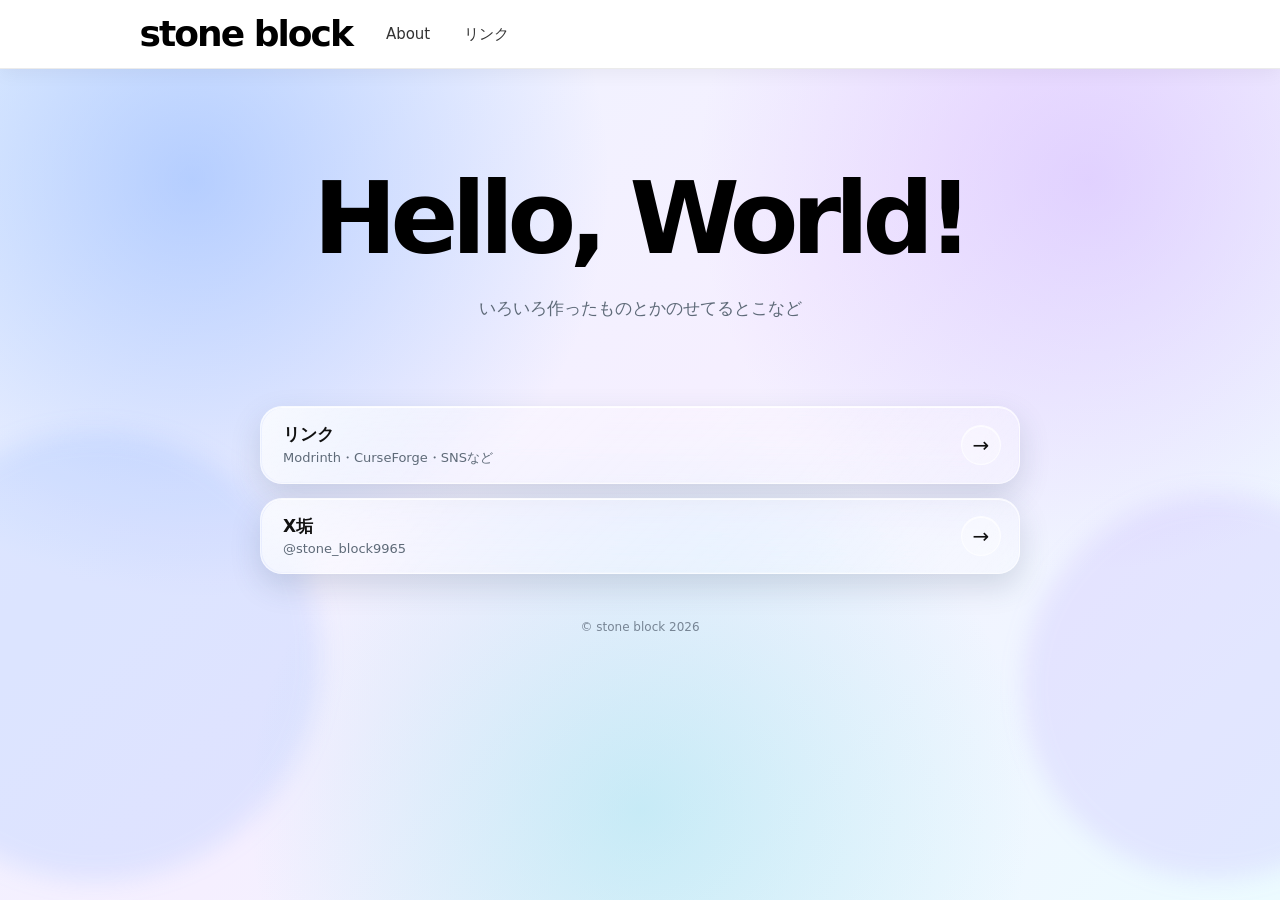
==== index.html @ 8bac440e "ホームページ" ====
<!DOCTYPE html>
<html lang="ja">
<head>
    <meta charset="UTF-8">
    <meta name="viewport" content="width=device-width, initial-scale=1.0">

    <title>stone block</title>

    <style>
        * {
            box-sizing: border-box;
        }

        :root {
            --text: #111111;
            --subtext: #5e6a78;
            --nav-border: rgba(0, 0, 0, 0.08);
            --glass-border: rgba(255, 255, 255, 0.65);
            --shadow: rgba(55, 75, 105, 0.18);
        }

        html,
        body {
            margin: 0;
            min-height: 100%;
        }

        body {
            min-height: 100dvh;

            font-family:
                system-ui,
                -apple-system,
                BlinkMacSystemFont,
                "Noto Sans JP",
                "Yu Gothic",
                sans-serif;

            color: var(--text);

            background:
                radial-gradient(
                    circle at 15% 20%,
                    rgba(110, 160, 255, 0.45),
                    transparent 32%
                ),
                radial-gradient(
                    circle at 85% 20%,
                    rgba(190, 150, 255, 0.35),
                    transparent 30%
                ),
                radial-gradient(
                    circle at 50% 90%,
                    rgba(70, 210, 220, 0.25),
                    transparent 38%
                ),
                linear-gradient(
                    135deg,
                    #edf6ff 0%,
                    #f5efff 50%,
                    #ecfbff 100%
                );

            overflow-x: hidden;
        }

        body::before,
        body::after {
            content: "";
            position: fixed;
            border-radius: 50%;
            pointer-events: none;
            filter: blur(12px);
            z-index: -1;
        }

        body::before {
            width: 35vw;
            height: 35vw;
            left: -10vw;
            top: 48vh;
            background: rgba(90, 150, 255, 0.14);
        }

        body::after {
            width: 30vw;
            height: 30vw;
            right: -10vw;
            top: 55vh;
            background: rgba(150, 110, 255, 0.13);
        }

        /* =========================
           Top navigation
        ========================= */

        .topbar {
            position: sticky;
            top: 0;
            z-index: 1000;

            width: 100%;

            background: #ffffff;

            border-bottom: 1px solid var(--nav-border);

            box-shadow:
                0 4px 18px rgba(0, 0, 0, 0.05);
        }

        .nav-inner {
            width: min(1180px, calc(100% - 40px));
            min-height: 68px;

            margin: 0 auto;

            display: flex;
            align-items: center;

            gap: 34px;

            padding-left: 7%;
        }

        .brand {
            color: #000000;
            text-decoration: none;

            font-size: clamp(26px, 3vw, 36px);
            font-weight: 800;

            letter-spacing: -0.055em;
            line-height: 1;

            white-space: nowrap;

            transition: opacity 160ms ease;
        }

        .brand:hover {
            opacity: 0.62;
        }

        .nav-link {
            color: #333333;
            text-decoration: none;

            font-size: 15px;
            font-weight: 500;

            white-space: nowrap;

            transition:
                color 160ms ease,
                opacity 160ms ease;
        }

        .nav-link:hover {
            color: #000000;
            opacity: 0.62;
        }

        .brand:focus-visible,
        .nav-link:focus-visible {
            outline: 3px solid rgba(78, 120, 255, 0.35);
            outline-offset: 5px;
        }

        /* =========================
           Main
        ========================= */

        .container {
            width: min(760px, calc(100% - 40px));
            margin: 0 auto;

            padding: 100px 0 60px;
        }

        .hero {
            text-align: center;
        }

        .hero-title {
            margin: 0;

            font-size: clamp(56px, 11vw, 100px);
            line-height: 1;

            letter-spacing: -0.065em;

            font-weight: 850;

            color: #000000;
        }

        .hero-description {
            margin: 24px auto 0;

            max-width: 600px;

            color: var(--subtext);

            font-size: clamp(15px, 2.5vw, 17px);

            line-height: 1.8;
        }

        .keep-banner {
            margin-top: 30px;

            display: flex;
            justify-content: center;
            align-items: center;
        }

        /* =========================
           Home links
        ========================= */

        .home-links {
            display: grid;
            gap: 14px;

            margin-top: 52px;
        }

        .glass-button {
            position: relative;

            display: flex;
            align-items: center;
            justify-content: space-between;

            width: 100%;
            min-height: 76px;

            padding: 16px 18px 16px 22px;

            border: 1px solid var(--glass-border);
            border-radius: 22px;

            background:
                linear-gradient(
                    135deg,
                    rgba(255, 255, 255, 0.44),
                    rgba(255, 255, 255, 0.20)
                );

            color: var(--text);
            text-decoration: none;

            box-shadow:
                0 12px 30px var(--shadow),
                inset 0 1px 0 rgba(255, 255, 255, 0.85),
                inset 0 -1px 0 rgba(255, 255, 255, 0.18);

            backdrop-filter:
                blur(20px)
                saturate(160%);

            -webkit-backdrop-filter:
                blur(20px)
                saturate(160%);

            transition:
                transform 160ms ease,
                background 160ms ease,
                box-shadow 160ms ease;
        }

        .glass-button::before {
            content: "";

            position: absolute;
            inset: 1px;

            border-radius: 21px;
            pointer-events: none;

            background:
                linear-gradient(
                    125deg,
                    rgba(255, 255, 255, 0.65),
                    transparent 25%,
                    transparent 72%,
                    rgba(255, 255, 255, 0.18)
                );
        }

        .glass-button:hover {
            transform: translateY(-2px);

            background:
                linear-gradient(
                    135deg,
                    rgba(255, 255, 255, 0.57),
                    rgba(255, 255, 255, 0.28)
                );

            box-shadow:
                0 18px 36px rgba(55, 75, 105, 0.22),
                inset 0 1px 0 rgba(255, 255, 255, 0.9);
        }

        .glass-button:active {
            transform: scale(0.99);
        }

        .glass-button:focus-visible {
            outline: 3px solid rgba(78, 120, 255, 0.35);
            outline-offset: 3px;
        }

        .button-text {
            position: relative;
            z-index: 1;
        }

        .button-title {
            display: block;

            font-size: 17px;
            font-weight: 750;
        }

        .button-subtitle {
            display: block;

            margin-top: 3px;

            font-size: 13px;
            color: var(--subtext);
        }

        .arrow {
            position: relative;
            z-index: 1;

            display: grid;
            place-items: center;

            width: 40px;
            height: 40px;

            border-radius: 50%;

            background: rgba(255, 255, 255, 0.32);
            border: 1px solid rgba(255, 255, 255, 0.62);

            box-shadow:
                inset 0 1px 0 rgba(255, 255, 255, 0.75);

            font-size: 20px;
        }

        footer {
            margin-top: 46px;

            text-align: center;

            font-size: 12px;

            color: rgba(65, 77, 93, 0.65);
        }

        /* =========================
           Mobile
        ========================= */

        @media (max-width: 700px) {
            .nav-inner {
                width: min(100% - 28px, 1180px);

                min-height: 62px;

                gap: 22px;

                padding-left: 2%;
            }

            .brand {
                font-size: 25px;
            }

            .nav-link {
                font-size: 13px;
            }

            .container {
                width: min(100% - 28px, 760px);
                padding-top: 78px;
            }

            .hero-title {
                font-size: clamp(52px, 13vw, 80px);
            }
        }

        @media (max-width: 500px) {
            .nav-inner {
                gap: 17px;
                padding-left: 0;
            }

            .brand {
                font-size: 22px;
            }

            .nav-link {
                font-size: 12px;
            }

            .hero-title {
                font-size: clamp(44px, 12vw, 68px);
            }

            .glass-button {
                min-height: 70px;
                border-radius: 20px;
            }
        }

        @media (prefers-reduced-motion: reduce) {
            .brand,
            .nav-link,
            .glass-button {
                transition: none;
            }
        }
    </style>
</head>

<body>

    <!-- =========================
         Navigation
    ========================= -->

    <header class="topbar">

        <nav
            class="nav-inner"
            aria-label="メインナビゲーション"
        >

            <a class="brand" href="/">
                stone block
            </a>

            <a class="nav-link" href="/about/">
                About
            </a>

            <a class="nav-link" href="/links/">
                リンク
            </a>

        </nav>

    </header>


    <!-- =========================
         Main
    ========================= -->

    <main class="container">

        <section class="hero">

            <h1 class="hero-title">
                Hello, World!
            </h1>

            <p class="hero-description">
                いろいろ作ったものとかのせてるとこなど
            </p>

            <div class="keep-banner">
                <script src="https://keepandroidopen.org/banner.js?id=keepandroid-banner&amp;size=mini"></script>
            </div>

        </section>


        <section
            class="home-links"
            aria-label="リンク"
        >

            <a
                class="glass-button"
                href="/links/"
            >
                <span class="button-text">

                    <span class="button-title">
                        リンク
                    </span>

                    <span class="button-subtitle">
                        Modrinth・CurseForge・SNSなど
                    </span>

                </span>

                <span class="arrow" aria-hidden="true">
                    →
                </span>
            </a>


            <a
                class="glass-button"
                href="https://x.com/stone_block9965"
                target="_blank"
                rel="noopener noreferrer"
            >
                <span class="button-text">

                    <span class="button-title">
                        X垢
                    </span>

                    <span class="button-subtitle">
                        @stone_block9965
                    </span>

                </span>

                <span class="arrow" aria-hidden="true">
                    →
                </span>
            </a>

        </section>


        <footer>
            © stone block 2026
        </footer>

    </main>

</body>
</html>
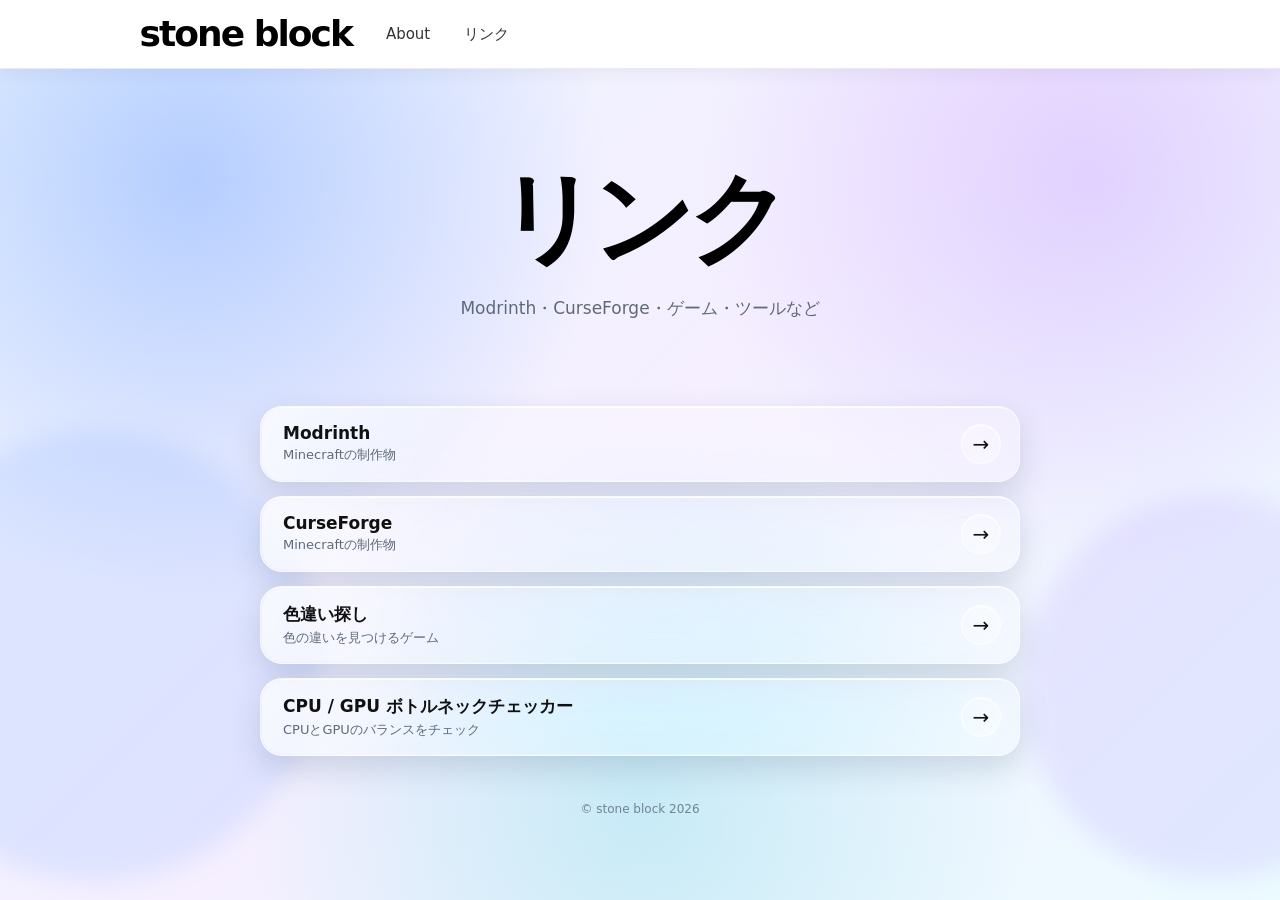
==== commit 71ff96fb: "Update index.html" ====
--- a/index.html
+++ b/index.html
@@ -4,7 +4,7 @@
     <meta charset="UTF-8">
     <meta name="viewport" content="width=device-width, initial-scale=1.0">
 
-    <title>stone block</title>
+    <title>リンク - stone block</title>
 
     <style>
         * {
@@ -178,11 +178,11 @@
             padding: 100px 0 60px;
         }
 
-        .hero {
+        .page {
             text-align: center;
         }
 
-        .hero-title {
+        .page-title {
             margin: 0;
 
             font-size: clamp(56px, 11vw, 100px);
@@ -195,7 +195,7 @@
             color: #000000;
         }
 
-        .hero-description {
+        .page-description {
             margin: 24px auto 0;
 
             max-width: 600px;
@@ -216,10 +216,10 @@
         }
 
         /* =========================
-           Home links
+           Links
         ========================= */
 
-        .home-links {
+        .links {
             display: grid;
             gap: 14px;
 
@@ -316,6 +316,8 @@
         .button-text {
             position: relative;
             z-index: 1;
+
+            text-align: left;
         }
 
         .button-title {
@@ -393,7 +395,7 @@
                 padding-top: 78px;
             }
 
-            .hero-title {
+            .page-title {
                 font-size: clamp(52px, 13vw, 80px);
             }
         }
@@ -412,7 +414,7 @@
                 font-size: 12px;
             }
 
-            .hero-title {
+            .page-title {
                 font-size: clamp(44px, 12vw, 68px);
             }
 
@@ -468,15 +470,15 @@
 
     <main class="container">
 
-        <section class="hero">
-
-            <h1 class="hero-title">
-                Hello, World!
+        <section class="page">
+
+            <h1 class="page-title">
+                リンク
             </h1>
 
-            <p class="hero-description">
-                いろいろ作ったものとかのせてるとこなど
-            </p>
+            <div class="page-description">
+                Modrinth・CurseForge・ゲーム・ツールなど
+            </div>
 
             <div class="keep-banner">
                 <script src="https://keepandroidopen.org/banner.js?id=keepandroid-banner&amp;size=mini"></script>
@@ -486,46 +488,92 @@
 
 
         <section
-            class="home-links"
+            class="links"
             aria-label="リンク"
         >
 
             <a
                 class="glass-button"
-                href="/links/"
-            >
-                <span class="button-text">
-
-                    <span class="button-title">
-                        リンク
-                    </span>
-
-                    <span class="button-subtitle">
-                        Modrinth・CurseForge・SNSなど
-                    </span>
-
-                </span>
-
-                <span class="arrow" aria-hidden="true">
-                    →
-                </span>
-            </a>
-
-
-            <a
-                class="glass-button"
-                href="https://x.com/stone_block9965"
+                href="https://modrinth.com/user/stoneblock9965"
                 target="_blank"
                 rel="noopener noreferrer"
             >
                 <span class="button-text">
 
                     <span class="button-title">
-                        X垢
+                        Modrinth
                     </span>
 
                     <span class="button-subtitle">
-                        @stone_block9965
+                        Minecraftの制作物
+                    </span>
+
+                </span>
+
+                <span class="arrow" aria-hidden="true">
+                    →
+                </span>
+            </a>
+
+
+            <a
+                class="glass-button"
+                href="https://www.curseforge.com/members/stone_block9965/projects"
+                target="_blank"
+                rel="noopener noreferrer"
+            >
+                <span class="button-text">
+
+                    <span class="button-title">
+                        CurseForge
+                    </span>
+
+                    <span class="button-subtitle">
+                        Minecraftの制作物
+                    </span>
+
+                </span>
+
+                <span class="arrow" aria-hidden="true">
+                    →
+                </span>
+            </a>
+
+
+            <a
+                class="glass-button"
+                href="/color/"
+            >
+                <span class="button-text">
+
+                    <span class="button-title">
+                        色違い探し
+                    </span>
+
+                    <span class="button-subtitle">
+                        色の違いを見つけるゲーム
+                    </span>
+
+                </span>
+
+                <span class="arrow" aria-hidden="true">
+                    →
+                </span>
+            </a>
+
+
+            <a
+                class="glass-button"
+                href="/bottleneck-checker/"
+            >
+                <span class="button-text">
+
+                    <span class="button-title">
+                        CPU / GPU ボトルネックチェッカー
+                    </span>
+
+                    <span class="button-subtitle">
+                        CPUとGPUのバランスをチェック
                     </span>
 
                 </span>
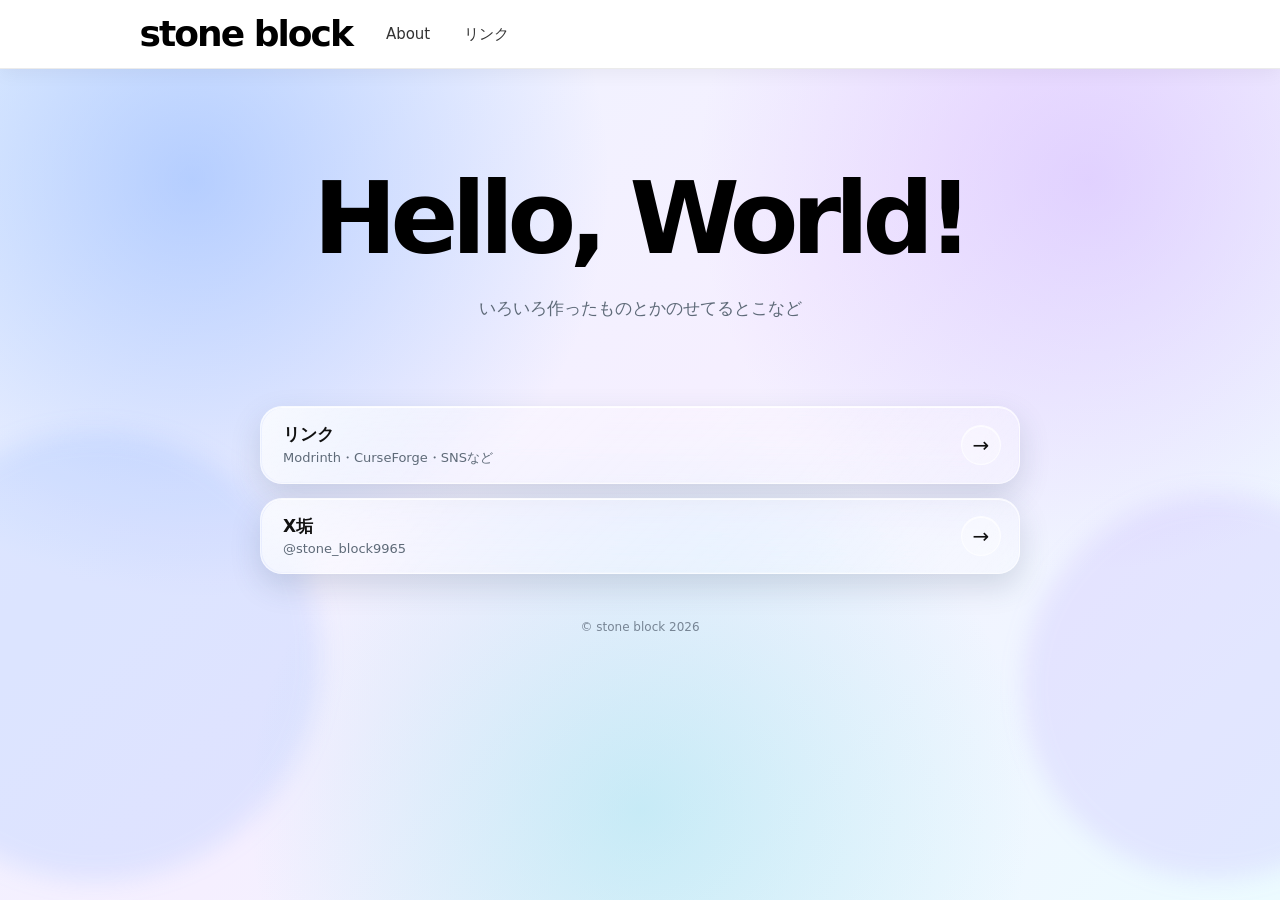
==== commit 6c85a8a0: "Update index.html" ====
--- a/index.html
+++ b/index.html
@@ -4,7 +4,7 @@
     <meta charset="UTF-8">
     <meta name="viewport" content="width=device-width, initial-scale=1.0">
 
-    <title>リンク - stone block</title>
+    <title>stone block</title>
 
     <style>
         * {
@@ -178,11 +178,11 @@
             padding: 100px 0 60px;
         }
 
-        .page {
+        .hero {
             text-align: center;
         }
 
-        .page-title {
+        .hero-title {
             margin: 0;
 
             font-size: clamp(56px, 11vw, 100px);
@@ -195,7 +195,7 @@
             color: #000000;
         }
 
-        .page-description {
+        .hero-description {
             margin: 24px auto 0;
 
             max-width: 600px;
@@ -216,10 +216,10 @@
         }
 
         /* =========================
-           Links
+           Home links
         ========================= */
 
-        .links {
+        .home-links {
             display: grid;
             gap: 14px;
 
@@ -316,8 +316,6 @@
         .button-text {
             position: relative;
             z-index: 1;
-
-            text-align: left;
         }
 
         .button-title {
@@ -395,7 +393,7 @@
                 padding-top: 78px;
             }
 
-            .page-title {
+            .hero-title {
                 font-size: clamp(52px, 13vw, 80px);
             }
         }
@@ -414,7 +412,7 @@
                 font-size: 12px;
             }
 
-            .page-title {
+            .hero-title {
                 font-size: clamp(44px, 12vw, 68px);
             }
 
@@ -470,15 +468,15 @@
 
     <main class="container">
 
-        <section class="page">
-
-            <h1 class="page-title">
-                リンク
+        <section class="hero">
+
+            <h1 class="hero-title">
+                Hello, World!
             </h1>
 
-            <div class="page-description">
-                Modrinth・CurseForge・ゲーム・ツールなど
-            </div>
+            <p class="hero-description">
+                いろいろ作ったものとかのせてるとこなど
+            </p>
 
             <div class="keep-banner">
                 <script src="https://keepandroidopen.org/banner.js?id=keepandroid-banner&amp;size=mini"></script>
@@ -488,24 +486,46 @@
 
 
         <section
-            class="links"
+            class="home-links"
             aria-label="リンク"
         >
 
             <a
                 class="glass-button"
-                href="https://modrinth.com/user/stoneblock9965"
+                href="/links/"
+            >
+                <span class="button-text">
+
+                    <span class="button-title">
+                        リンク
+                    </span>
+
+                    <span class="button-subtitle">
+                        Modrinth・CurseForge・SNSなど
+                    </span>
+
+                </span>
+
+                <span class="arrow" aria-hidden="true">
+                    →
+                </span>
+            </a>
+
+
+            <a
+                class="glass-button"
+                href="https://x.com/stone_block9965"
                 target="_blank"
                 rel="noopener noreferrer"
             >
                 <span class="button-text">
 
                     <span class="button-title">
-                        Modrinth
+                        X垢
                     </span>
 
                     <span class="button-subtitle">
-                        Minecraftの制作物
+                        @stone_block9965
                     </span>
 
                 </span>
@@ -515,74 +535,6 @@
                 </span>
             </a>
 
-
-            <a
-                class="glass-button"
-                href="https://www.curseforge.com/members/stone_block9965/projects"
-                target="_blank"
-                rel="noopener noreferrer"
-            >
-                <span class="button-text">
-
-                    <span class="button-title">
-                        CurseForge
-                    </span>
-
-                    <span class="button-subtitle">
-                        Minecraftの制作物
-                    </span>
-
-                </span>
-
-                <span class="arrow" aria-hidden="true">
-                    →
-                </span>
-            </a>
-
-
-            <a
-                class="glass-button"
-                href="/color/"
-            >
-                <span class="button-text">
-
-                    <span class="button-title">
-                        色違い探し
-                    </span>
-
-                    <span class="button-subtitle">
-                        色の違いを見つけるゲーム
-                    </span>
-
-                </span>
-
-                <span class="arrow" aria-hidden="true">
-                    →
-                </span>
-            </a>
-
-
-            <a
-                class="glass-button"
-                href="/bottleneck-checker/"
-            >
-                <span class="button-text">
-
-                    <span class="button-title">
-                        CPU / GPU ボトルネックチェッカー
-                    </span>
-
-                    <span class="button-subtitle">
-                        CPUとGPUのバランスをチェック
-                    </span>
-
-                </span>
-
-                <span class="arrow" aria-hidden="true">
-                    →
-                </span>
-            </a>
-
         </section>
 
 
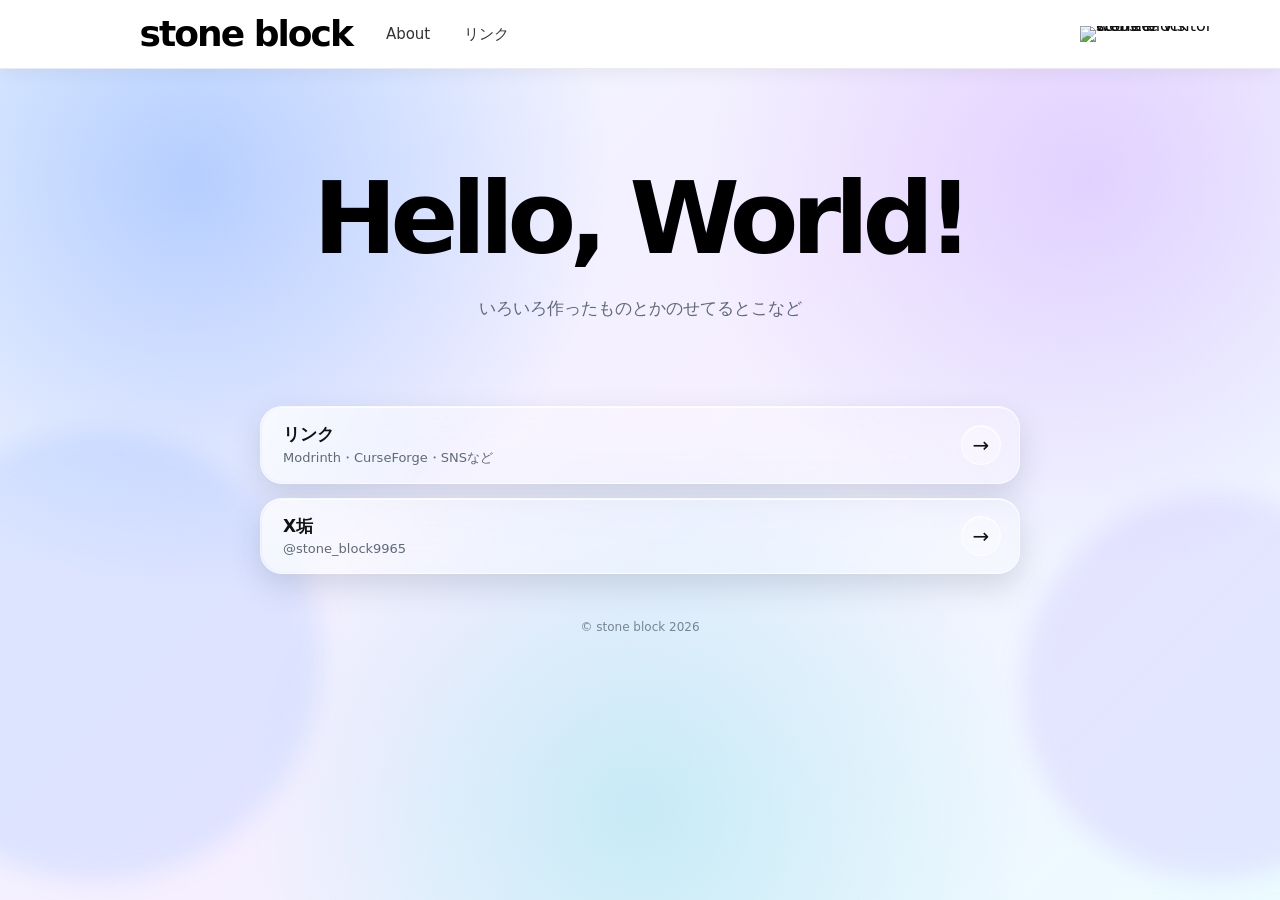
==== commit e1975442: "index.html" ====
--- a/index.html
+++ b/index.html
@@ -5,6 +5,18 @@
     <meta name="viewport" content="width=device-width, initial-scale=1.0">
 
     <title>stone block</title>
+    <meta property="og:title" content="stone block">
+    <meta property="og:description" content="いろいろ作ったものとか のせてるとこなど">
+    <meta property="og:type" content="website">
+    <meta property="og:url" content="https://stone-block9965.github.io/">
+    <meta property="og:image" content="https://stone-block9965.github.io/ogp.png">
+    <meta property="og:image:type" content="image/png">
+    <meta property="og:image:width" content="1200">
+    <meta property="og:image:height" content="630">
+    <meta property="og:image:alt" content="stone block">
+    <meta property="og:site_name" content="stone block">
+
+<meta name="twitter:card" content="summary_large_image">
 
     <style>
         * {
@@ -161,6 +173,27 @@
             opacity: 0.62;
         }
 
+        /* =========================
+           Visitor counter
+        ========================= */
+
+        .visitor-counter {
+            display: flex;
+            align-items: center;
+            justify-content: flex-end;
+            margin-left: auto;
+            flex: 0 0 auto;
+            line-height: 0;
+        }
+
+        .visitor-counter img {
+            display: block;
+            width: 150px;
+            max-width: 100%;
+            height: auto;
+            image-rendering: pixelated;
+        }
+
         .brand:focus-visible,
         .nav-link:focus-visible {
             outline: 3px solid rgba(78, 120, 255, 0.35);
@@ -388,6 +421,10 @@
                 font-size: 13px;
             }
 
+            .visitor-counter img {
+                width: 108px;
+            }
+
             .container {
                 width: min(100% - 28px, 760px);
                 padding-top: 78px;
@@ -408,8 +445,21 @@
                 font-size: 22px;
             }
 
+            .nav-inner {
+                gap: 10px;
+                width: min(100% - 20px, 1180px);
+            }
+
+            .brand {
+                font-size: 20px;
+            }
+
             .nav-link {
-                font-size: 12px;
+                font-size: 11px;
+            }
+
+            .visitor-counter img {
+                width: 64px;
             }
 
             .hero-title {
@@ -456,6 +506,14 @@
             <a class="nav-link" href="/links/">
                 リンク
             </a>
+
+            <div class="visitor-counter" aria-label="サイト訪問者カウンター">
+                <img
+                    src="https://count.getloli.com/@stone_block9965?theme=rule34&amp;padding=6&amp;offset=0&amp;align=top&amp;scale=1.1&amp;pixelated=1&amp;darkmode=0"
+                    alt="stone block website visitor counter"
+                    loading="lazy"
+                >
+            </div>
 
         </nav>
 
